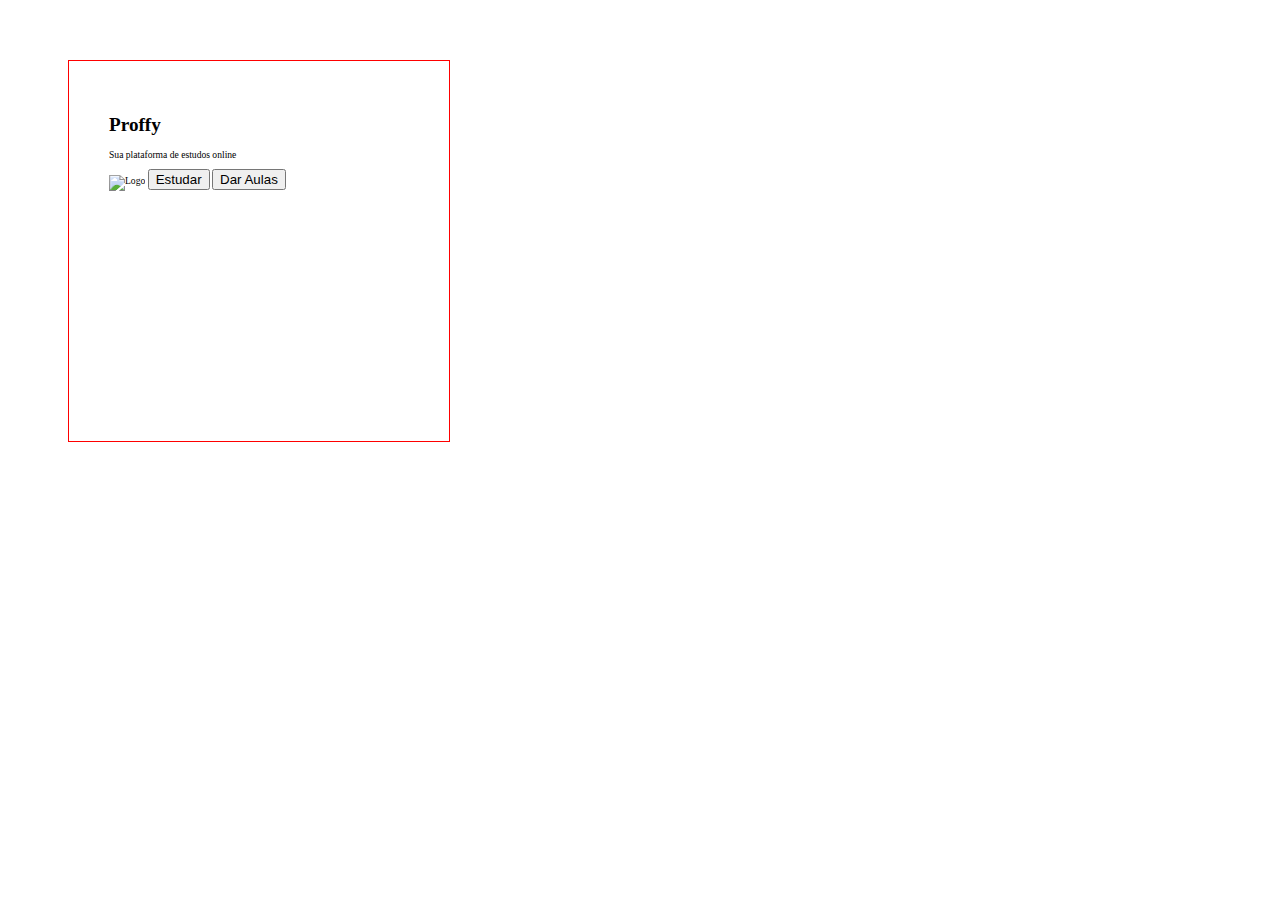
==== index.html @ 8f8f5a15 "day 1" ====
<!-- Isso é uma tag <html> -->
<!-- Na tag <head> irá confirgurações do meu documento -->
<!-- Na tag body: Todo o conteúdo visível na página -->

<!DOCTYPE html>
<html lang="pt_br"> <!--isso é um atributo -->
<head>
    <meta charset="UTF-8">
    <meta name="viewport" content="width=device-width, initial-scale=1.0">
    <title>Proffy | Sua plataforma de estudos online </title>



<!-- adicionar style com css pelo nome da tag, classe ou id:-->
<!-- <style> 
/* comentario css: cascade style sheet*/
    #page-landing h1{
        color:green;
    }
    #page-landing {
        color:red;
    }
    
</style>   -->

<link rel="stylesheet" href="style.css"> 

</head>

<!-- classe e id sao atributos globais-->
<body id="page-landing">

    <div id="container">

    

    <h1> <!-- heading de nivel 1 ... vai de 1 até 6-->
        Proffy
    </h1>
    <p> <!-- <p> começa um novo parágrafo-->
        Sua plataforma de estudos online
    </p> 
    <img src="" alt="Logo">

    <button>Estudar</button>
    <button>Dar Aulas</button>
    
</div>
</body>
</html>
---- style.css ----
/*CSS - Cascading Style Sheet*/

:root {
    /* variaveis css */
    --color-background: #F0F0F7; 
    --color-primary-lighter: #9871F5;
    --color-primary-light: #916BEA;
    --color-primary: #8257E5;
    --color-primary-dark: #774DD6;
    --color-primary-darker: #6842c2;
    --color-secondary: #04D361;
    --color-secondary-dark: #04BF58;
    --color-title-in-primary: #FFFFFF;
    --color-text-in-primary: #D4C2FF;
    --color-text-title: #32264D;
    --color-text-complement: #9C98A6;
    --color-text-base: #6A6180;
    --color-line-in-white: #E6E6F0;
    --color-input-background: #F8F8FC;
    --color-button-text: #FFFFFF;
    --color-box-base: #FFFFFF;
    --color-box-footer: #FAFAFC;
    --color-small-info: #C1BCCC;

    /* tamanho da fonte padrao: 16px - 100% - 1rem */
    font-size: 60%; /* controle das medidas rem */
}


/* rem: responsividade / a fonte se adapta ao tamanho do dispositivo */

/* todo elemento no css, ex: body, é uma box e tem propriedades de box */


#container{
    /* box model */
    border: 1px solid red;
    /* padding: preenchimento */
    padding: 40px;
    /* padding-left: 40px;
    padding-right: 40px;
    padding-bottom: 100px; */
    margin: 60px;
    width: 300px;
    height: 300px;
}
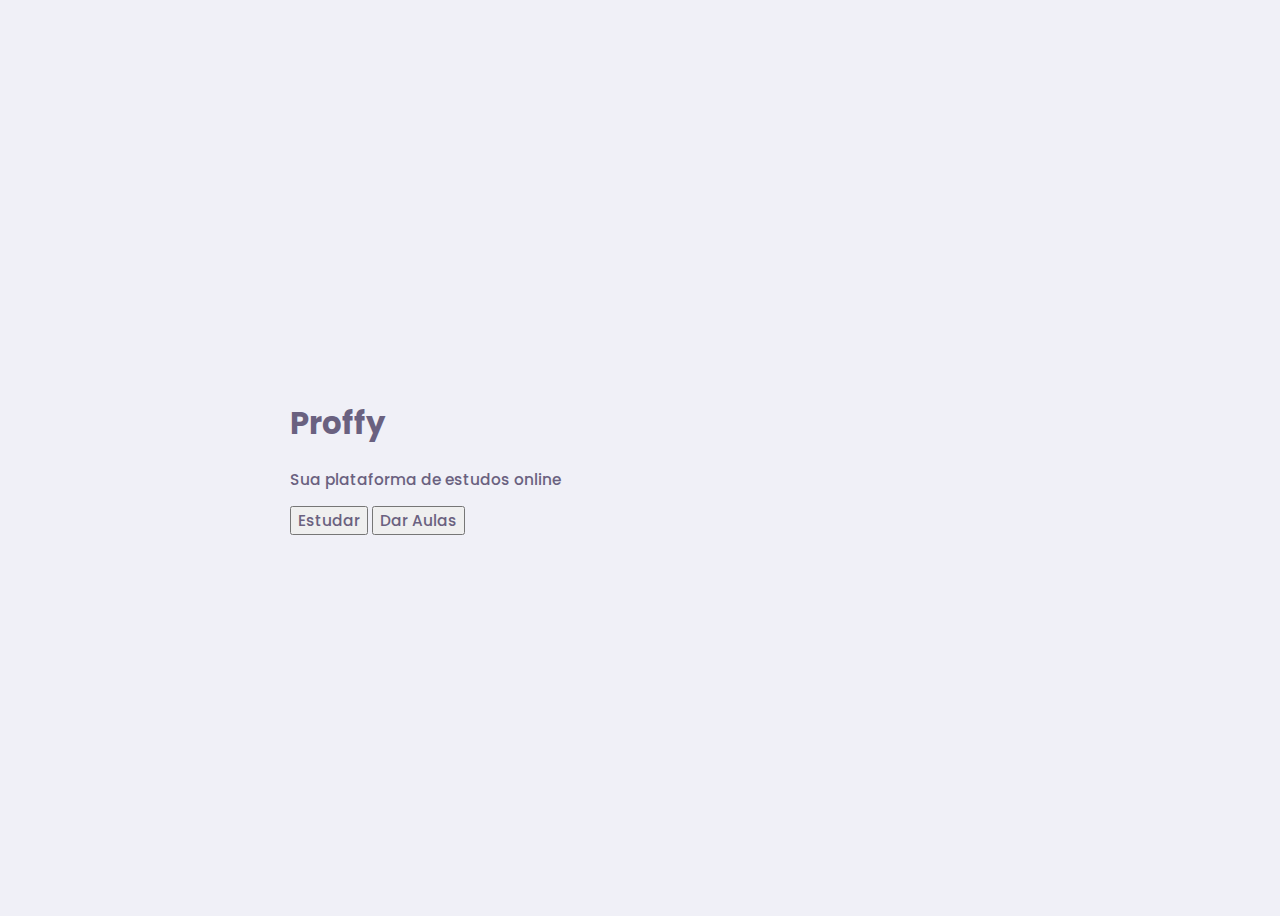
==== commit 180098c8: "day 1 - final" ====
--- a/index.html
+++ b/index.html
@@ -1,50 +1,26 @@
-<!-- Isso é uma tag <html> -->
-<!-- Na tag <head> irá confirgurações do meu documento -->
-<!-- Na tag body: Todo o conteúdo visível na página -->
-
 <!DOCTYPE html>
-<html lang="pt_br"> <!--isso é um atributo -->
+<html lang="pt_br"> 
 <head>
     <meta charset="UTF-8">
     <meta name="viewport" content="width=device-width, initial-scale=1.0">
     <title>Proffy | Sua plataforma de estudos online </title>
 
+    <link rel="stylesheet" href="style.css"> 
 
-
-<!-- adicionar style com css pelo nome da tag, classe ou id:-->
-<!-- <style> 
-/* comentario css: cascade style sheet*/
-    #page-landing h1{
-        color:green;
-    }
-    #page-landing {
-        color:red;
-    }
-    
-</style>   -->
-
-<link rel="stylesheet" href="style.css"> 
+    <link href="https://fonts.googleapis.com/css2?family=Archivo:wght@400;700&amp;family=Poppins:wght@400;600&amp;display=swap" rel="stylesheet">
 
 </head>
 
-<!-- classe e id sao atributos globais-->
 <body id="page-landing">
+    <div id="container">  
+        <h1>Proffy</h1>
 
-    <div id="container">
+        <p>Sua plataforma de estudos online</p>
 
-    
 
-    <h1> <!-- heading de nivel 1 ... vai de 1 até 6-->
-        Proffy
-    </h1>
-    <p> <!-- <p> começa um novo parágrafo-->
-        Sua plataforma de estudos online
-    </p> 
-    <img src="" alt="Logo">
+        <button>Estudar</button>
+        <button>Dar Aulas</button>  
 
-    <button>Estudar</button>
-    <button>Dar Aulas</button>
-    
-</div>
+      </div>
 </body>
 </html>--- a/style.css
+++ b/style.css
@@ -31,16 +31,31 @@
 
 /* todo elemento no css, ex: body, é uma box e tem propriedades de box */
 
+body{
+    height: 100vh;
+}
 
-#container{
-    /* box model */
-    border: 1px solid red;
-    /* padding: preenchimento */
-    padding: 40px;
-    /* padding-left: 40px;
-    padding-right: 40px;
-    padding-bottom: 100px; */
-    margin: 60px;
-    width: 300px;
-    height: 300px;
+html,
+body {
+
+    background: var(--color-background);
+    display: flex;
+    align-items: center;
+    justify-content: center;
+}
+
+body,
+input,
+button,
+textarea {
+    /* font: 500 1.6rem Poppins; */
+    font-weight: 500;
+    font-family: Poppins;
+    font-size: 1.6rem;
+    color: var(--color-text-base);
+}
+
+#container {
+    width: 90vw;
+    max-width:700px;
 }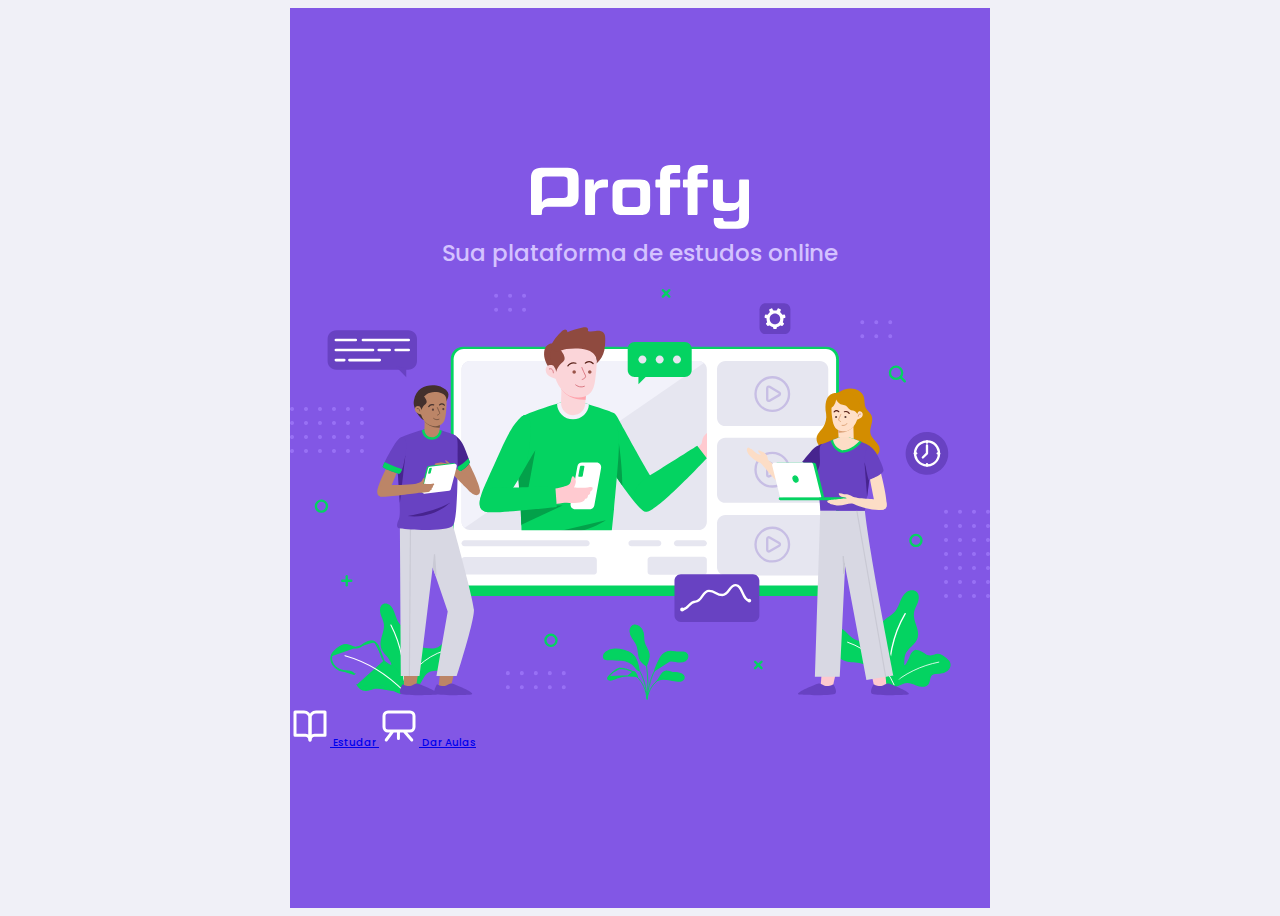
==== commit 5f7ebb35: "day 2 - partial" ====
--- a/index.html
+++ b/index.html
@@ -5,7 +5,8 @@
     <meta name="viewport" content="width=device-width, initial-scale=1.0">
     <title>Proffy | Sua plataforma de estudos online </title>
 
-    <link rel="stylesheet" href="style.css"> 
+    <link rel="stylesheet" href="/styles/main.css"> 
+    <link rel="stylesheet" href="/styles/partials/page-landing.css"> 
 
     <link href="https://fonts.googleapis.com/css2?family=Archivo:wght@400;700&amp;family=Poppins:wght@400;600&amp;display=swap" rel="stylesheet">
 
@@ -13,14 +14,24 @@
 
 <body id="page-landing">
     <div id="container">  
-        <h1>Proffy</h1>
+        <div class="logo-container">
+            <img src="/images/logo.svg" alt="Proffy">
+            <h2>Sua plataforma de estudos online</h2>
+        </div>    
 
-        <p>Sua plataforma de estudos online</p>
+        <img class="hero-image" src="/images/landing.svg" alt="Plataforma de Estudos">
 
+        <div class="buttons-container">
+            <a class="study" href="/study.html">
+                <img src="/images/icons/study.svg" alt="Estudar">
+                Estudar
+            </a>
+            <a class="give-classes" href="/give-classes.html">
+                <img src="/images/icons/give-classes.svg" alt="Dar Aulas">
+                Dar Aulas
+            </a>
+        </div>        
+    </div>  
 
-        <button>Estudar</button>
-        <button>Dar Aulas</button>  
-
-      </div>
 </body>
 </html>--- a/styles/main.css
+++ b/styles/main.css
@@ -0,0 +1,61 @@
+/*CSS - Cascading Style Sheet*/
+
+:root {
+    /* variaveis css */
+    --color-background: #F0F0F7; 
+    --color-primary-lighter: #9871F5;
+    --color-primary-light: #916BEA;
+    --color-primary: #8257E5;
+    --color-primary-dark: #774DD6;
+    --color-primary-darker: #6842c2;
+    --color-secondary: #04D361;
+    --color-secondary-dark: #04BF58;
+    --color-title-in-primary: #FFFFFF;
+    --color-text-in-primary: #D4C2FF;
+    --color-text-title: #32264D;
+    --color-text-complement: #9C98A6;
+    --color-text-base: #6A6180;
+    --color-line-in-white: #E6E6F0;
+    --color-input-background: #F8F8FC;
+    --color-button-text: #FFFFFF;
+    --color-box-base: #FFFFFF;
+    --color-box-footer: #FAFAFC;
+    --color-small-info: #C1BCCC;
+
+    /* tamanho da fonte padrao: 16px - 100% - 1rem */
+    font-size: 60%; /* controle das medidas rem */
+}
+
+
+/* rem: responsividade / a fonte se adapta ao tamanho do dispositivo */
+
+/* todo elemento no css, ex: body, é uma box e tem propriedades de box */
+
+body{
+    height: 100vh;
+}
+
+html,
+body {
+
+    background: var(--color-background);
+    display: flex;
+    align-items: center;
+    justify-content: center;
+}
+
+body,
+input,
+button,
+textarea {
+    /* font: 500 1.6rem Poppins; */
+    font-weight: 500;
+    font-family: Poppins;
+    font-size: 1.6rem;
+    color: var(--color-text-base);
+}
+
+#container {
+    width: 90vw;
+    max-width:700px;
+}--- a/styles/partials/page-landing.css
+++ b/styles/partials/page-landing.css
@@ -0,0 +1,32 @@
+:root{
+    font-size: 40%;
+}
+
+
+#page-landing{
+    background: var(--color-primary);
+}
+
+#page-landing #container{
+    color: var(--color-text-in-primary);
+}
+
+.logo-container img{
+    height: 10rem;
+}
+
+.logo-container{
+    text-align: center;
+    margin-bottom: 3.2rem;
+}
+
+.logo-container h2{
+    font-weight: 500;
+    font-size: 3.6rem;
+    line-height: 4.6rem;
+    margin-top: 0.8rem;
+}
+
+.hero-image{
+    width: 100%; /* 100% em relação ao parent: container */
+}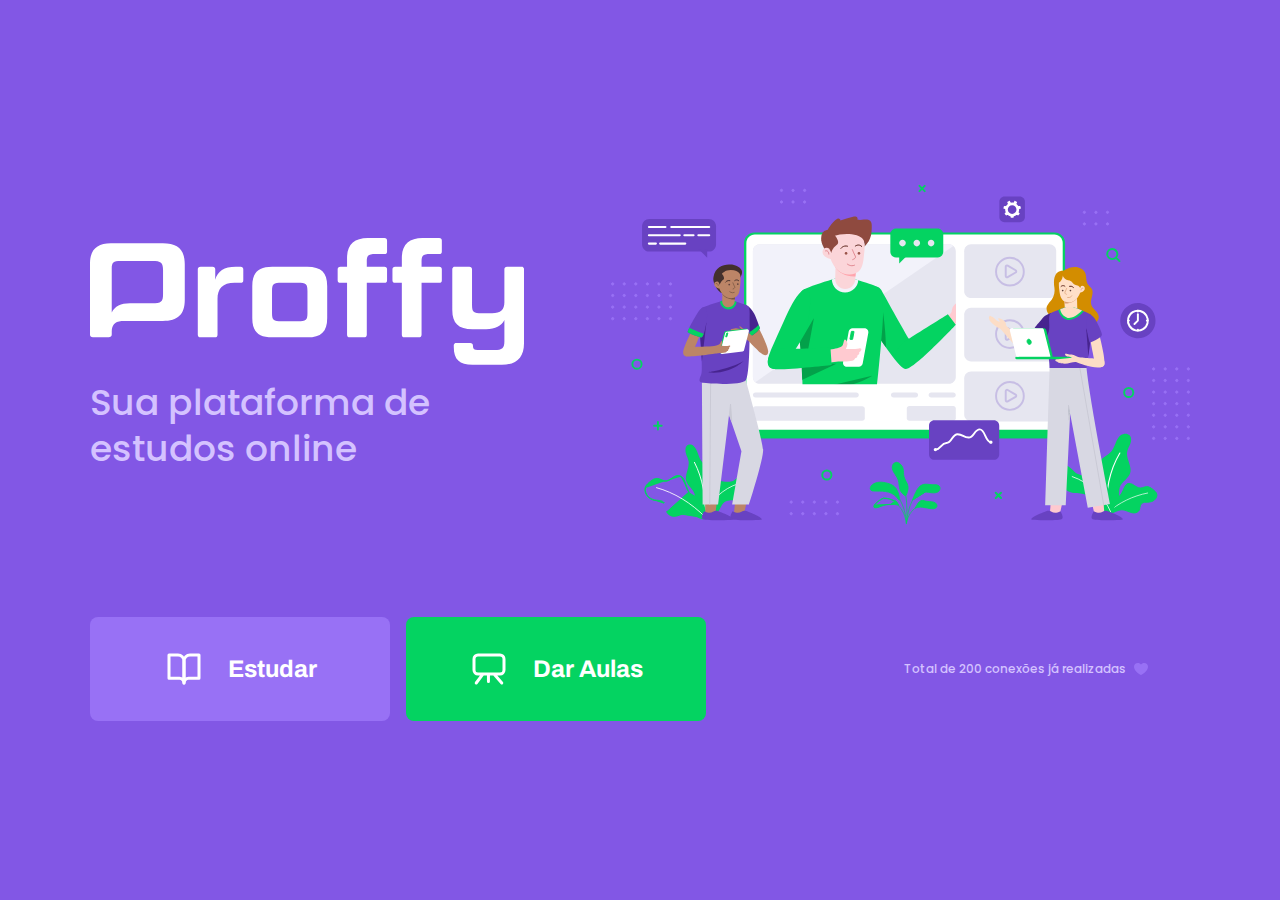
==== commit 82404694: "day 2 - partial v2" ====
--- a/index.html
+++ b/index.html
@@ -30,7 +30,13 @@
                 <img src="/images/icons/give-classes.svg" alt="Dar Aulas">
                 Dar Aulas
             </a>
-        </div>        
+        </div>  
+        
+        <p class="total-connections">
+            Total de 200 conexões já realizadas
+            <img src="/images/icons/purple-heart.svg" alt="Coração roxo" class="">
+        </p>
+        
     </div>  
 
 </body>
--- a/styles/main.css
+++ b/styles/main.css
@@ -31,11 +31,18 @@
 
 /* todo elemento no css, ex: body, é uma box e tem propriedades de box */
 
+* {
+    margin: 0;
+    padding: 0;
+    box-sizing: border-box;
+}
+
+
+html,
 body{
     height: 100vh;
 }
 
-html,
 body {
 
     background: var(--color-background);
@@ -48,7 +55,6 @@
 input,
 button,
 textarea {
-    /* font: 500 1.6rem Poppins; */
     font-weight: 500;
     font-family: Poppins;
     font-size: 1.6rem;
@@ -58,4 +64,10 @@
 #container {
     width: 90vw;
     max-width:700px;
-}+}
+
+@media(min-width: 700px){
+    :root {
+        font-size: 62.5%; /* todo 1rem vai ser relativo a 10px (62.5% de 16px)*/ 
+    }
+)--- a/styles/partials/page-landing.css
+++ b/styles/partials/page-landing.css
@@ -1,7 +1,3 @@
-:root{
-    font-size: 40%;
-}
-
 
 #page-landing{
     background: var(--color-primary);
@@ -29,4 +25,109 @@
 
 .hero-image{
     width: 100%; /* 100% em relação ao parent: container */
+}
+
+.buttons-container{
+    display: flex;
+    justify-content: center; /* nao funciona sem o display flex */
+    margin: 3.2rem 0; /* 3.2rem em cima e embaixo, 0 nas laterais */
+}
+
+.buttons-container a{ /*itens a: links*/
+    width: 30rem;
+    height: 10.4;
+    border-radius: 0.8rem; /*arredondar a borda - como colocar em um só canto? */
+    /*background-color: red;*/
+    margin-right: 1.6rem; /* essa margim dá o distanciamento entre os dois botoes, remover no segundo botao para nao estragar o alinhamento*/
+    font: 700 2.4rem Archivo;
+    display: flex;
+    align-items: center;
+    justify-content: center;
+    text-decoration: none; /*remove o underlining padrao do link*/
+    transition: background 0.2s;
+    color: var(--color-button-text);
+}
+
+.buttons-container a img{
+    width: 4rem;
+    height: 10.4rem;
+    margin-right: 2.4rem;
+}
+
+.buttons-container a.study{ 
+    background-color: var(--color-primary-lighter);
+}
+
+.buttons-container a.study:hover{ 
+    background: var(--color-primary-light);
+}
+
+.buttons-container a.give-classes{ 
+    background-color: var(--color-secondary);
+    margin-right: 0;
+}
+
+.buttons-container a.give-classes:hover{ 
+    background: var(--color-secondary-dark);
+}
+
+.total-connections{
+    font-size: 1.8rem;
+    display: flex;
+    align-items: center;
+    justify-content: center;
+}
+
+.total-connections img{
+    margin-left: 0.8rem;
+}
+
+@media(max-width: 699px){
+    :root{
+        font-size:40%;
+    }
+}
+
+@media(min-width: 1100px) {
+    #page-landing #container{
+        max-width: 1100px;
+        display: grid;
+        grid-template-columns: 2fr 1fr 2fr; /* 3 fracoes da pagina*/
+        grid-template-rows: 350px 1fr; /*primeira linha fixa em 350 px, segunda linha é a fração restante */
+        grid-template-areas: 
+        "proffy image image"
+        "button button texting";
+        gap: 87px;
+    }
+
+    .logo-container{
+        grid-area: proffy;
+        text-align: initial; /*alinha a esquerda*/
+        align-self: center;
+        margin: 0;
+    }
+
+    .logo-container img{
+        height: 127px;
+    }
+
+    .hero-image{
+        grid-area: image;
+        height: 350px;
+    }
+    .buttons-container{
+        grid-area: button;
+        justify-content: flex-start; /*sobrescreve o anterior*/
+        margin: 0;
+    }
+/* 
+    .buttons-container{
+    height: 10.4px; */
+
+
+    .total-connections{
+        grid-area: texting;
+        font-size: 1.2rem;
+    }
+
 }